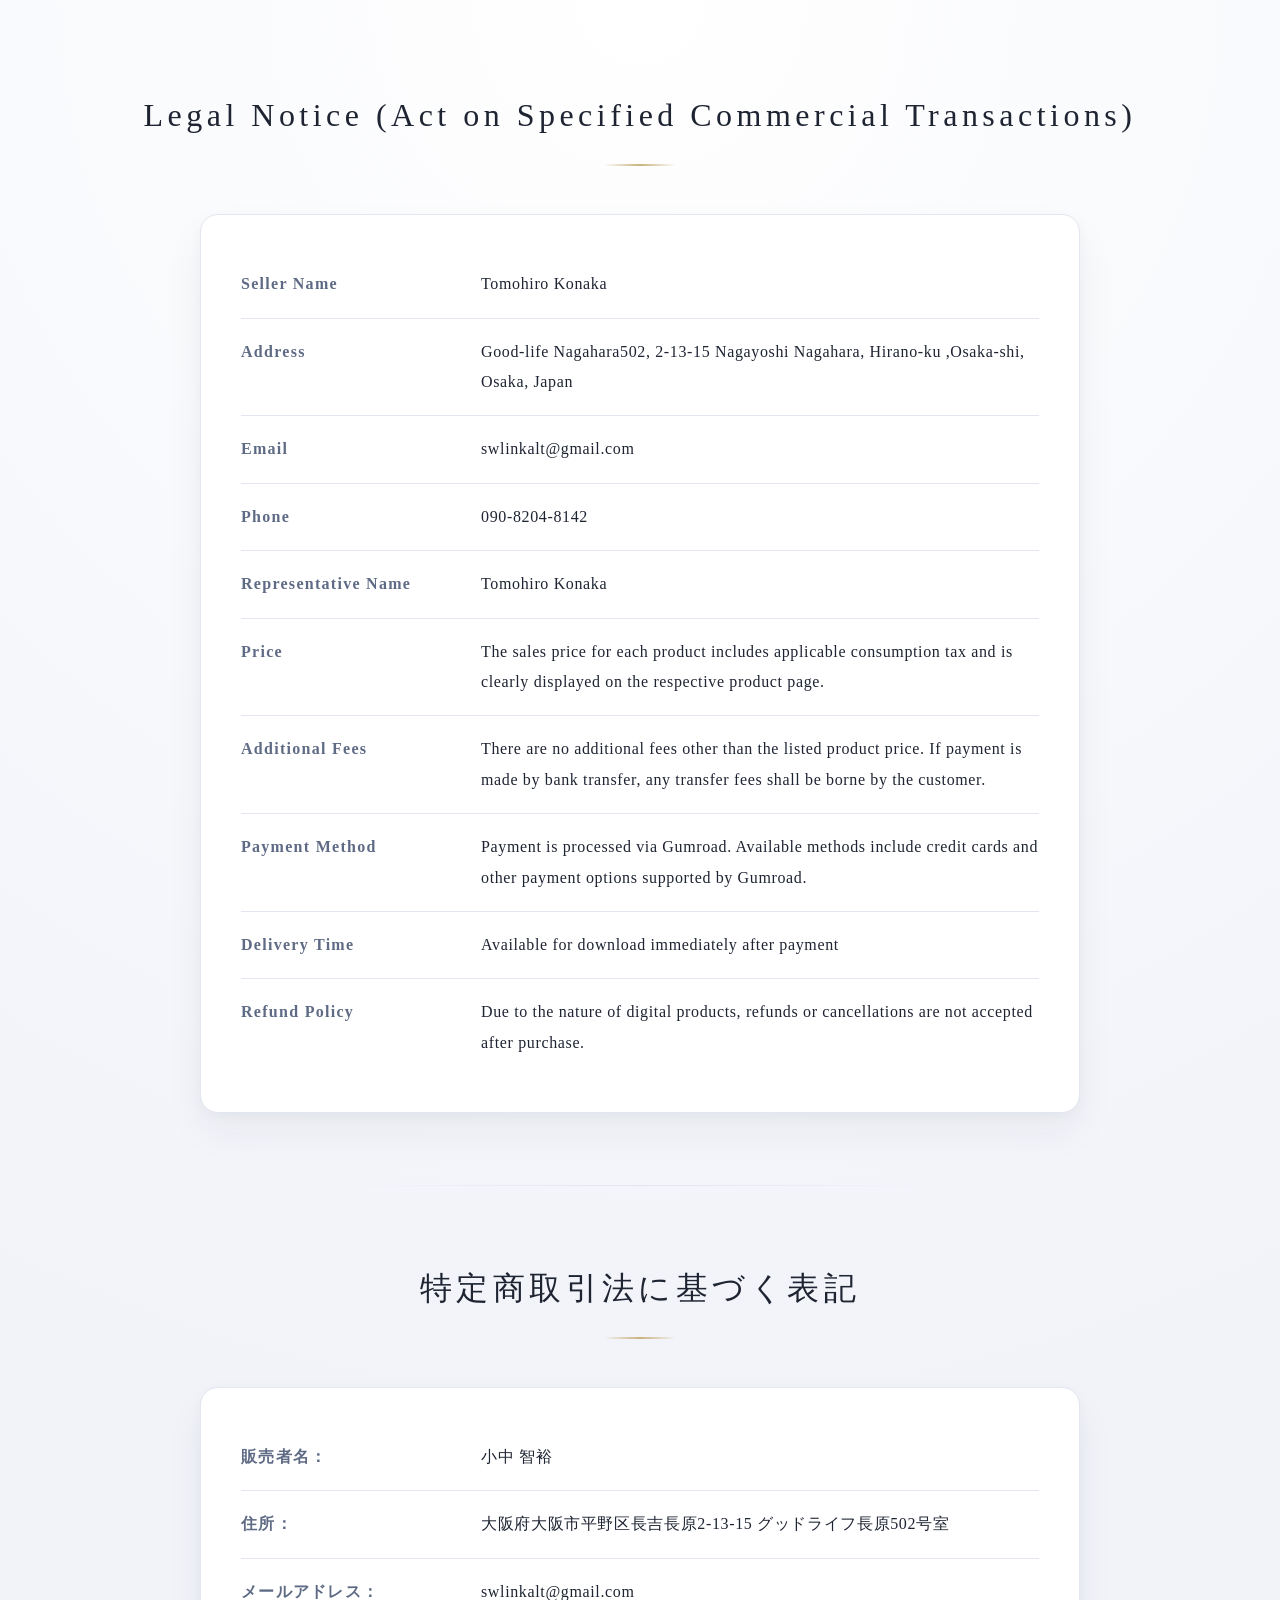
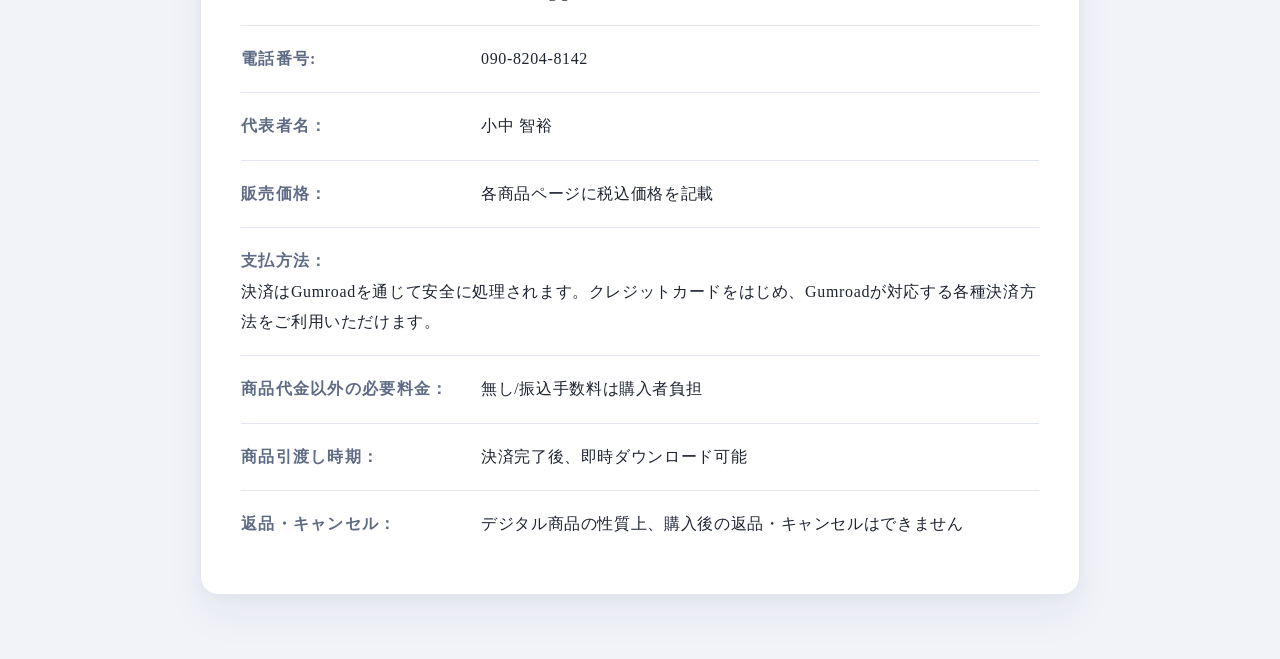
==== index.html @ c1887936 "Add privacy policy LP HTML and CSS" ====
<!DOCTYPE html>
<html lang="ja">

<head>
    <meta charset="UTF-8">
    <title>Legal Notice / 特定商取引法に基づく表記</title>
    <meta name="viewport" content="width=device-width, initial-scale=1.0">
    <link rel="stylesheet" href="style.css">

</head>

<body>

    <h1>Legal Notice (Act on Specified Commercial Transactions)</h1>
    <ul>
        <li>
            <strong>Seller Name</strong>
            <span>Tomohiro Konaka</span>
        </li>

        <li>
            <strong>Address</strong>
            <span>
                Good-life Nagahara502, 2-13-15 Nagayoshi Nagahara, Hirano-ku ,Osaka-shi, Osaka, Japan
            </span>
        </li>

        <li>
            <strong>Email</strong>
            <span>swlinkalt@gmail.com</span>
        </li>

        <li>
            <strong>Phone</strong>
            <span>090-8204-8142</span>
        </li>

        <li>
            <strong>Representative Name</strong>
            <span>Tomohiro Konaka</span>
        </li>

        <li>
            <strong>Price</strong>
            <span>
                The sales price for each product includes applicable consumption tax and
                is clearly displayed on the respective product page.
            </span>
        </li>

        <li>
            <strong>Additional Fees</strong>
            <span>
                There are no additional fees other than the listed product price.
                If payment is made by bank transfer, any transfer fees shall be borne by the customer.
            </span>
        </li>

        <li>
            <strong>Payment Method</strong>
            <span>Payment is processed via Gumroad. Available methods include credit cards and other payment options
                supported by Gumroad.</span>
        </li>

        <li>
            <strong>Delivery Time</strong>
            <span>Available for download immediately after payment</span>
        </li>

        <li>
            <strong>Refund Policy</strong>
            <span>
                Due to the nature of digital products, refunds or cancellations are not accepted after purchase.
            </span>
        </li>
    </ul>

    <hr>

    <h1>特定商取引法に基づく表記</h1>

    <ul>
        <li><strong>販売者名：</strong>小中 智裕</li>
        <li><strong>住所：</strong>大阪府大阪市平野区長吉長原2-13-15 グッドライフ長原502号室</li>
        <li><strong>メールアドレス：</strong>swlinkalt@gmail.com</li>
        <li><strong>電話番号:</strong> 090-8204-8142</li>
        <li><strong>代表者名：</strong>小中 智裕</li>
        <li><strong>販売価格：</strong>各商品ページに税込価格を記載</li>
        <li><strong>支払方法：</strong>決済はGumroadを通じて安全に処理されます。クレジットカードをはじめ、Gumroadが対応する各種決済方法をご利用いただけます。</li>
        <li><strong>商品代金以外の必要料金：</strong>無し/振込手数料は購入者負担</li>
        <li><strong>商品引渡し時期：</strong>決済完了後、即時ダウンロード可能</li>
        <li><strong>返品・キャンセル：</strong>デジタル商品の性質上、購入後の返品・キャンセルはできません</li>
    </ul>

</body>

</html>
---- style.css ----
/* =========================================
   Thais Software
   Light Meditation Edition - Extended
   For Legal Pages (ToS / Commerce Law)
   ========================================= */

:root {
    --bg-main: #f7f8fb;
    --card-bg: #ffffff;
    --text-main: #1e2432;
    --text-muted: #5f6b85;
    --accent-gold: #c9b37e;
    --accent-blue: #4a6cf7;
    --border-soft: #e2e6f0;
}

/* Reset */
* {
    box-sizing: border-box;
}

body {
    margin: 0;
    padding: 64px 20px;
    font-family:
        "Cormorant Garamond",
        "Noto Serif JP",
        "Hiragino Mincho ProN",
        serif;
    background: radial-gradient(circle at top, #ffffff 0%, #f1f3f9 60%);
    color: var(--text-main);
    line-height: 1.9;
    letter-spacing: 0.04em;
}

/* Layout Wrapper（拡張性確保） */
.container {
    max-width: 920px;
    margin: 0 auto;
}

/* Title */
h1 {
    font-size: 2rem;
    font-weight: 500;
    text-align: center;
    margin-bottom: 48px;
    letter-spacing: 0.14em;
}

h1::after {
    content: "";
    display: block;
    width: 72px;
    height: 2px;
    background: linear-gradient(90deg,
            transparent,
            var(--accent-gold),
            transparent);
    margin: 18px auto 0;
}

/* Section Title（ToS用に追加） */
h2 {
    font-size: 1.2rem;
    font-weight: 600;
    margin: 56px 0 18px;
    color: var(--text-main);
    letter-spacing: 0.08em;
}

/* Divider */
hr {
    border: none;
    height: 1px;
    background: linear-gradient(90deg,
            transparent,
            var(--border-soft),
            transparent);
    margin: 72px auto;
    max-width: 640px;
}

/* Card List */
ul {
    list-style: none;
    padding: 36px 40px;
    margin: 0 auto;
    max-width: 880px;
    background: var(--card-bg);
    border-radius: 18px;
    border: 1px solid var(--border-soft);
    box-shadow:
        0 20px 40px rgba(30, 36, 50, 0.05),
        0 4px 12px rgba(30, 36, 50, 0.03);
}

/* Item */
li {
    display: flex;
    flex-wrap: wrap;
    padding: 18px 0;
    border-bottom: 1px solid var(--border-soft);
    transition: background 0.2s ease;
}

li:last-child {
    border-bottom: none;
}

/* subtle hover → UX向上 */
li:hover {
    background: rgba(74, 108, 247, 0.03);
}

/* Label */
strong {
    min-width: 240px;
    font-weight: 600;
    color: var(--text-muted);
    letter-spacing: 0.08em;
}

/* Content */
li span {
    flex: 1;
    max-width: calc(100% - 240px);
    line-height: 1.9;
    word-break: break-word;
}

/* Paragraph (ToS長文用) */
p {
    max-width: 880px;
    margin: 0 auto 20px;
    color: var(--text-main);
}

/* Small text */
.small {
    text-align: center;
    color: var(--text-muted);
    font-size: 0.9rem;
}

/* Link（将来LP共通化） */
a {
    color: var(--accent-blue);
    text-decoration: none;
    transition: opacity 0.2s ease;
}

a:hover {
    opacity: 0.7;
}

/* Tablet */
@media (max-width: 900px) {
    ul {
        padding: 30px 28px;
    }

    strong {
        min-width: 200px;
    }

    li span {
        max-width: calc(100% - 200px);
    }
}

/* Mobile */
@media (max-width: 640px) {
    body {
        padding: 48px 14px;
    }

    h1 {
        font-size: 1.6rem;
    }

    ul {
        padding: 24px 20px;
        border-radius: 14px;
    }

    li {
        padding: 16px 0;
    }

    strong {
        min-width: 100%;
        margin-bottom: 6px;
        font-size: 0.9rem;
    }

    li span {
        max-width: 100%;
        font-size: 0.95rem;
    }
}
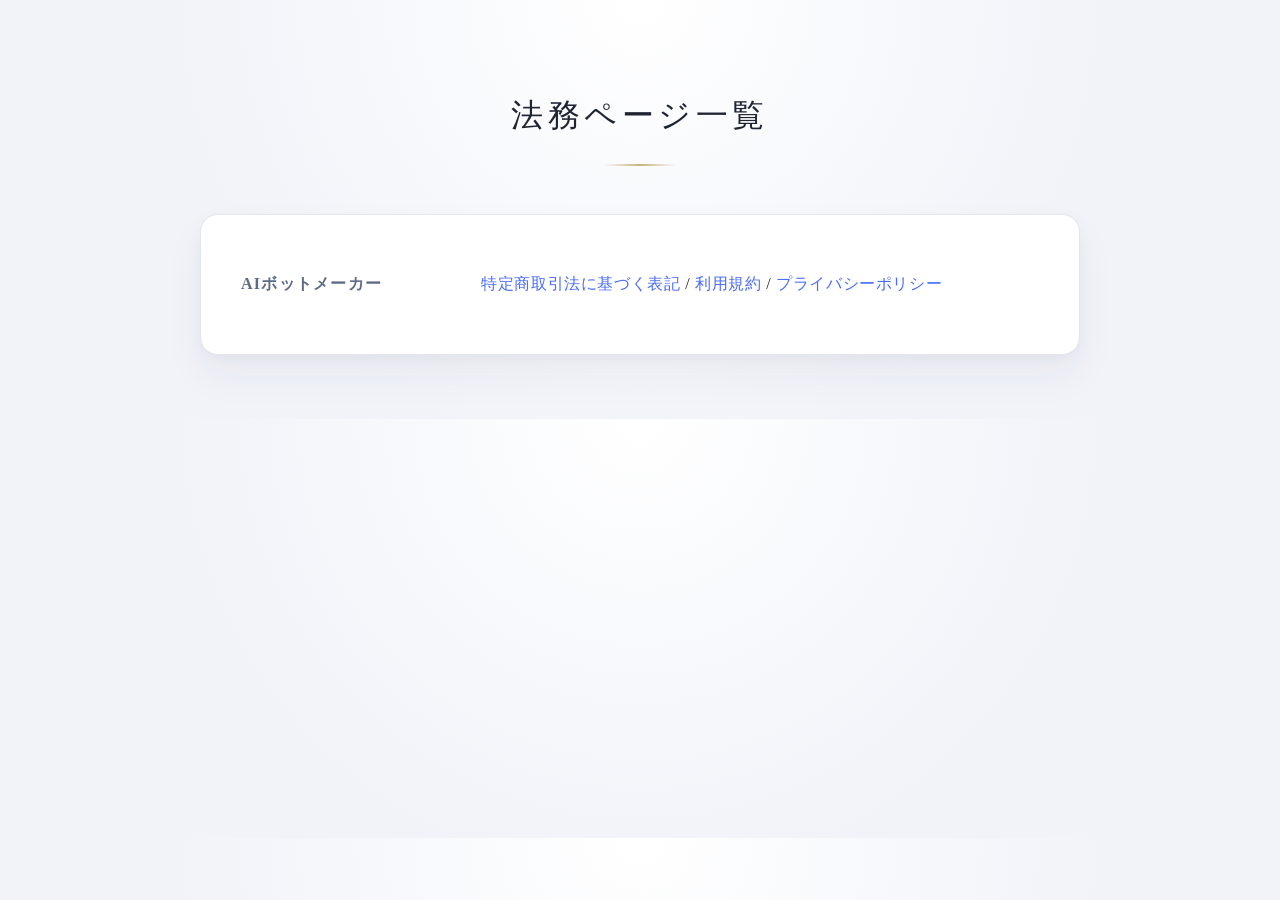
==== commit aabeff01: "Restructure for multi-product reuse; add AIボットメーカー legal pages Removes the old Thais Software pages " ====
--- a/index.html
+++ b/index.html
@@ -3,95 +3,26 @@
 
 <head>
     <meta charset="UTF-8">
-    <title>Legal Notice / 特定商取引法に基づく表記</title>
+    <title>法務ページ一覧</title>
     <meta name="viewport" content="width=device-width, initial-scale=1.0">
     <link rel="stylesheet" href="style.css">
-
 </head>
 
 <body>
 
-    <h1>Legal Notice (Act on Specified Commercial Transactions)</h1>
+    <h1>法務ページ一覧</h1>
+
     <ul>
         <li>
-            <strong>Seller Name</strong>
-            <span>Tomohiro Konaka</span>
-        </li>
-
-        <li>
-            <strong>Address</strong>
+            <strong>AIボットメーカー</strong>
             <span>
-                Good-life Nagahara502, 2-13-15 Nagayoshi Nagahara, Hirano-ku ,Osaka-shi, Osaka, Japan
-            </span>
-        </li>
-
-        <li>
-            <strong>Email</strong>
-            <span>swlinkalt@gmail.com</span>
-        </li>
-
-        <li>
-            <strong>Phone</strong>
-            <span>090-8204-8142</span>
-        </li>
-
-        <li>
-            <strong>Representative Name</strong>
-            <span>Tomohiro Konaka</span>
-        </li>
-
-        <li>
-            <strong>Price</strong>
-            <span>
-                The sales price for each product includes applicable consumption tax and
-                is clearly displayed on the respective product page.
-            </span>
-        </li>
-
-        <li>
-            <strong>Additional Fees</strong>
-            <span>
-                There are no additional fees other than the listed product price.
-                If payment is made by bank transfer, any transfer fees shall be borne by the customer.
-            </span>
-        </li>
-
-        <li>
-            <strong>Payment Method</strong>
-            <span>Payment is processed via Gumroad. Available methods include credit cards and other payment options
-                supported by Gumroad.</span>
-        </li>
-
-        <li>
-            <strong>Delivery Time</strong>
-            <span>Available for download immediately after payment</span>
-        </li>
-
-        <li>
-            <strong>Refund Policy</strong>
-            <span>
-                Due to the nature of digital products, refunds or cancellations are not accepted after purchase.
+                <a href="aibotmaker/tokushoho/">特定商取引法に基づく表記</a> /
+                <a href="aibotmaker/terms/">利用規約</a> /
+                <a href="aibotmaker/privacy_policy/">プライバシーポリシー</a>
             </span>
         </li>
     </ul>
 
-    <hr>
-
-    <h1>特定商取引法に基づく表記</h1>
-
-    <ul>
-        <li><strong>販売者名：</strong>小中 智裕</li>
-        <li><strong>住所：</strong>大阪府大阪市平野区長吉長原2-13-15 グッドライフ長原502号室</li>
-        <li><strong>メールアドレス：</strong>swlinkalt@gmail.com</li>
-        <li><strong>電話番号:</strong> 090-8204-8142</li>
-        <li><strong>代表者名：</strong>小中 智裕</li>
-        <li><strong>販売価格：</strong>各商品ページに税込価格を記載</li>
-        <li><strong>支払方法：</strong>決済はGumroadを通じて安全に処理されます。クレジットカードをはじめ、Gumroadが対応する各種決済方法をご利用いただけます。</li>
-        <li><strong>商品代金以外の必要料金：</strong>無し/振込手数料は購入者負担</li>
-        <li><strong>商品引渡し時期：</strong>決済完了後、即時ダウンロード可能</li>
-        <li><strong>返品・キャンセル：</strong>デジタル商品の性質上、購入後の返品・キャンセルはできません</li>
-    </ul>
-
 </body>
 
-</html>+</html>
--- a/style.css
+++ b/style.css
@@ -1,7 +1,6 @@
 /* =========================================
-   Thais Software
-   Light Meditation Edition - Extended
-   For Legal Pages (ToS / Commerce Law)
+   Shared stylesheet for legal pages across
+   products (ToS / Privacy Policy / Commerce Law)
    ========================================= */
 
 :root {
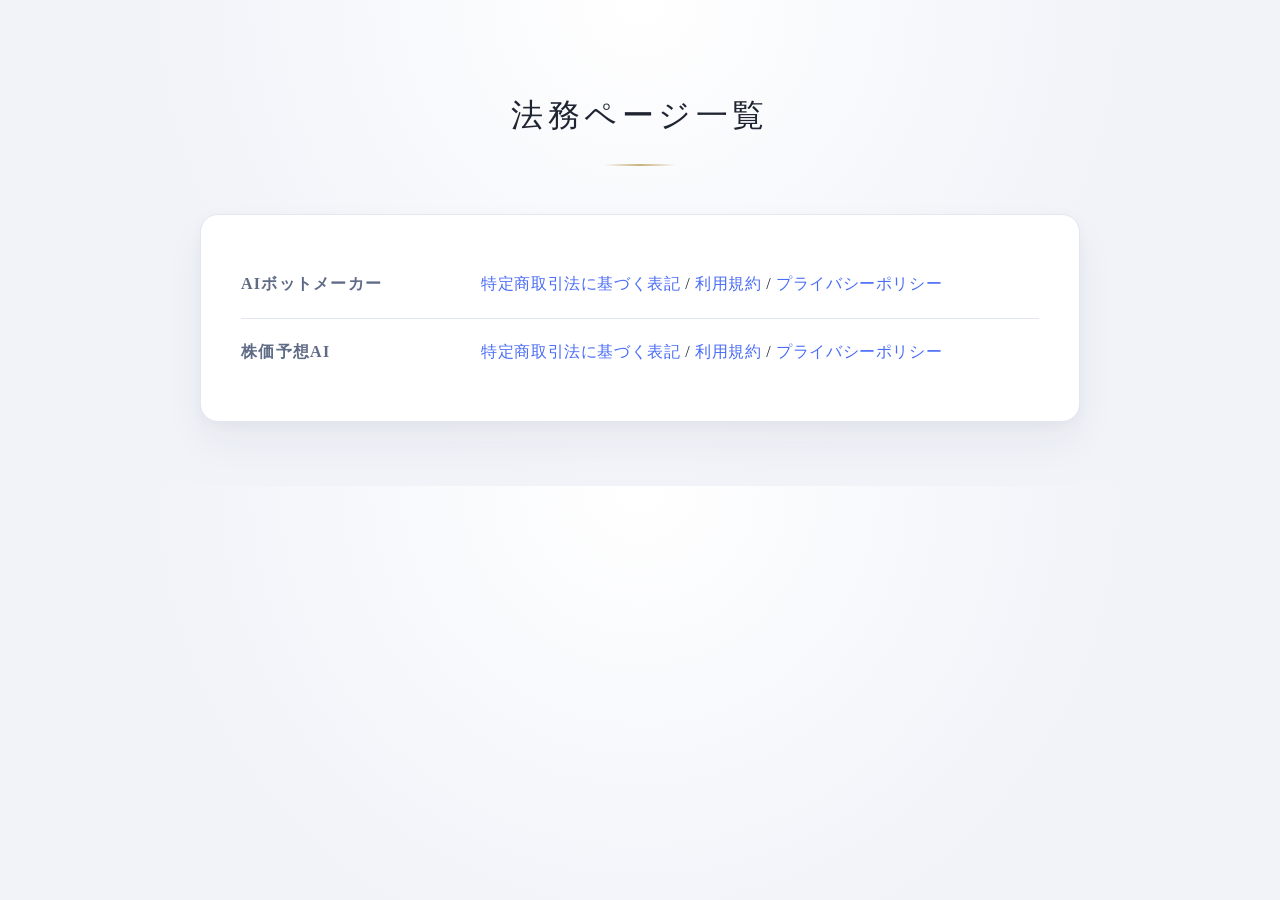
==== commit 8579b482: "Add legal pages for 株価予想AI (tokushoho/terms/privacy_policy)" ====
--- a/index.html
+++ b/index.html
@@ -21,6 +21,14 @@
                 <a href="aibotmaker/privacy_policy/">プライバシーポリシー</a>
             </span>
         </li>
+        <li>
+            <strong>株価予想AI</strong>
+            <span>
+                <a href="stock-predict-ai/tokushoho/">特定商取引法に基づく表記</a> /
+                <a href="stock-predict-ai/terms/">利用規約</a> /
+                <a href="stock-predict-ai/privacy_policy/">プライバシーポリシー</a>
+            </span>
+        </li>
     </ul>
 
 </body>
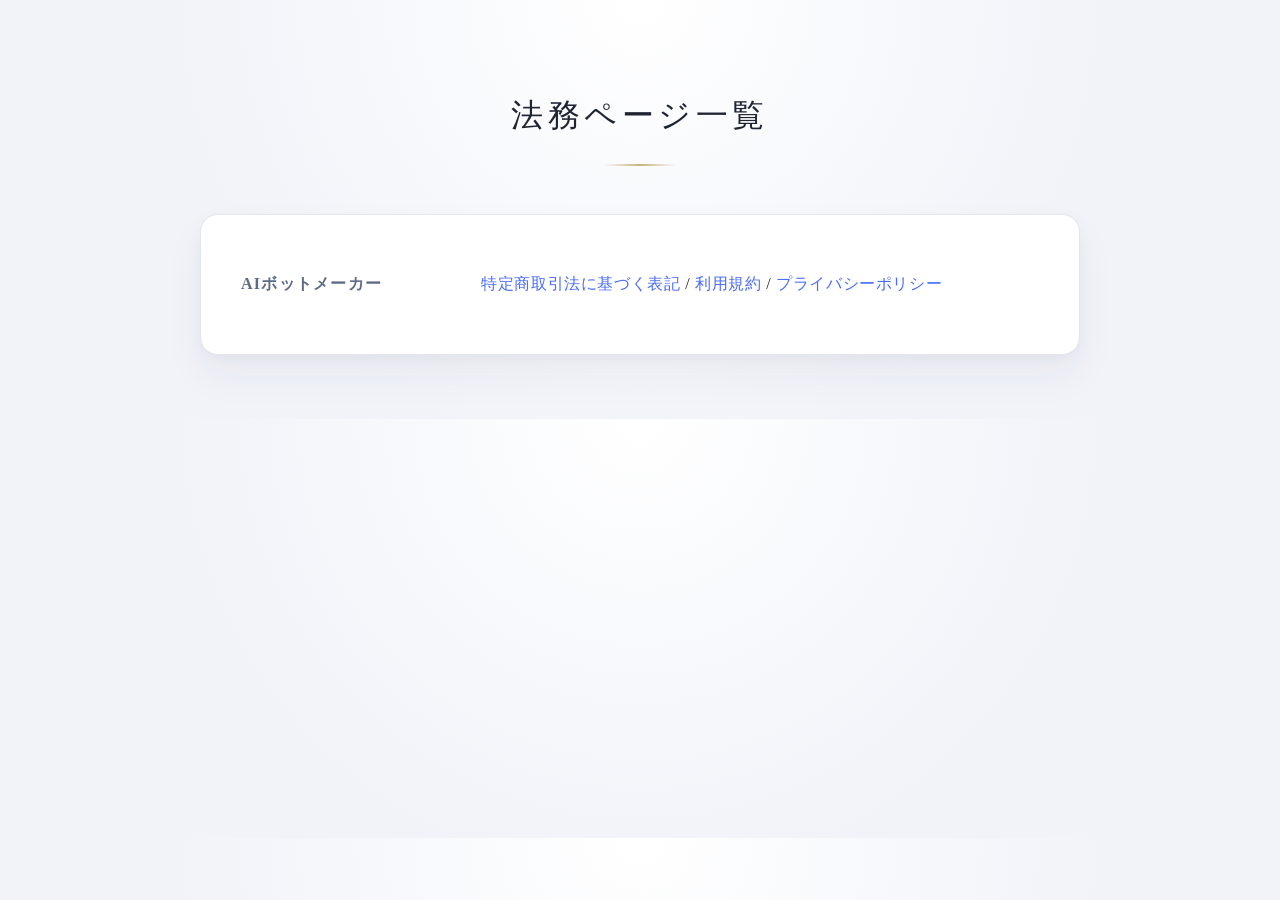
==== commit 659c4043: "Retire the 株価予想AI legal pages; keep AIボットメーカー 株価予想AIの法務ページを、サービス本体のリポジトリ(JibunStudioAI)内へ移設した。 特商法に書" ====
--- a/index.html
+++ b/index.html
@@ -21,14 +21,6 @@
                 <a href="aibotmaker/privacy_policy/">プライバシーポリシー</a>
             </span>
         </li>
-        <li>
-            <strong>株価予想AI</strong>
-            <span>
-                <a href="stock-predict-ai/tokushoho/">特定商取引法に基づく表記</a> /
-                <a href="stock-predict-ai/terms/">利用規約</a> /
-                <a href="stock-predict-ai/privacy_policy/">プライバシーポリシー</a>
-            </span>
-        </li>
     </ul>
 
 </body>
